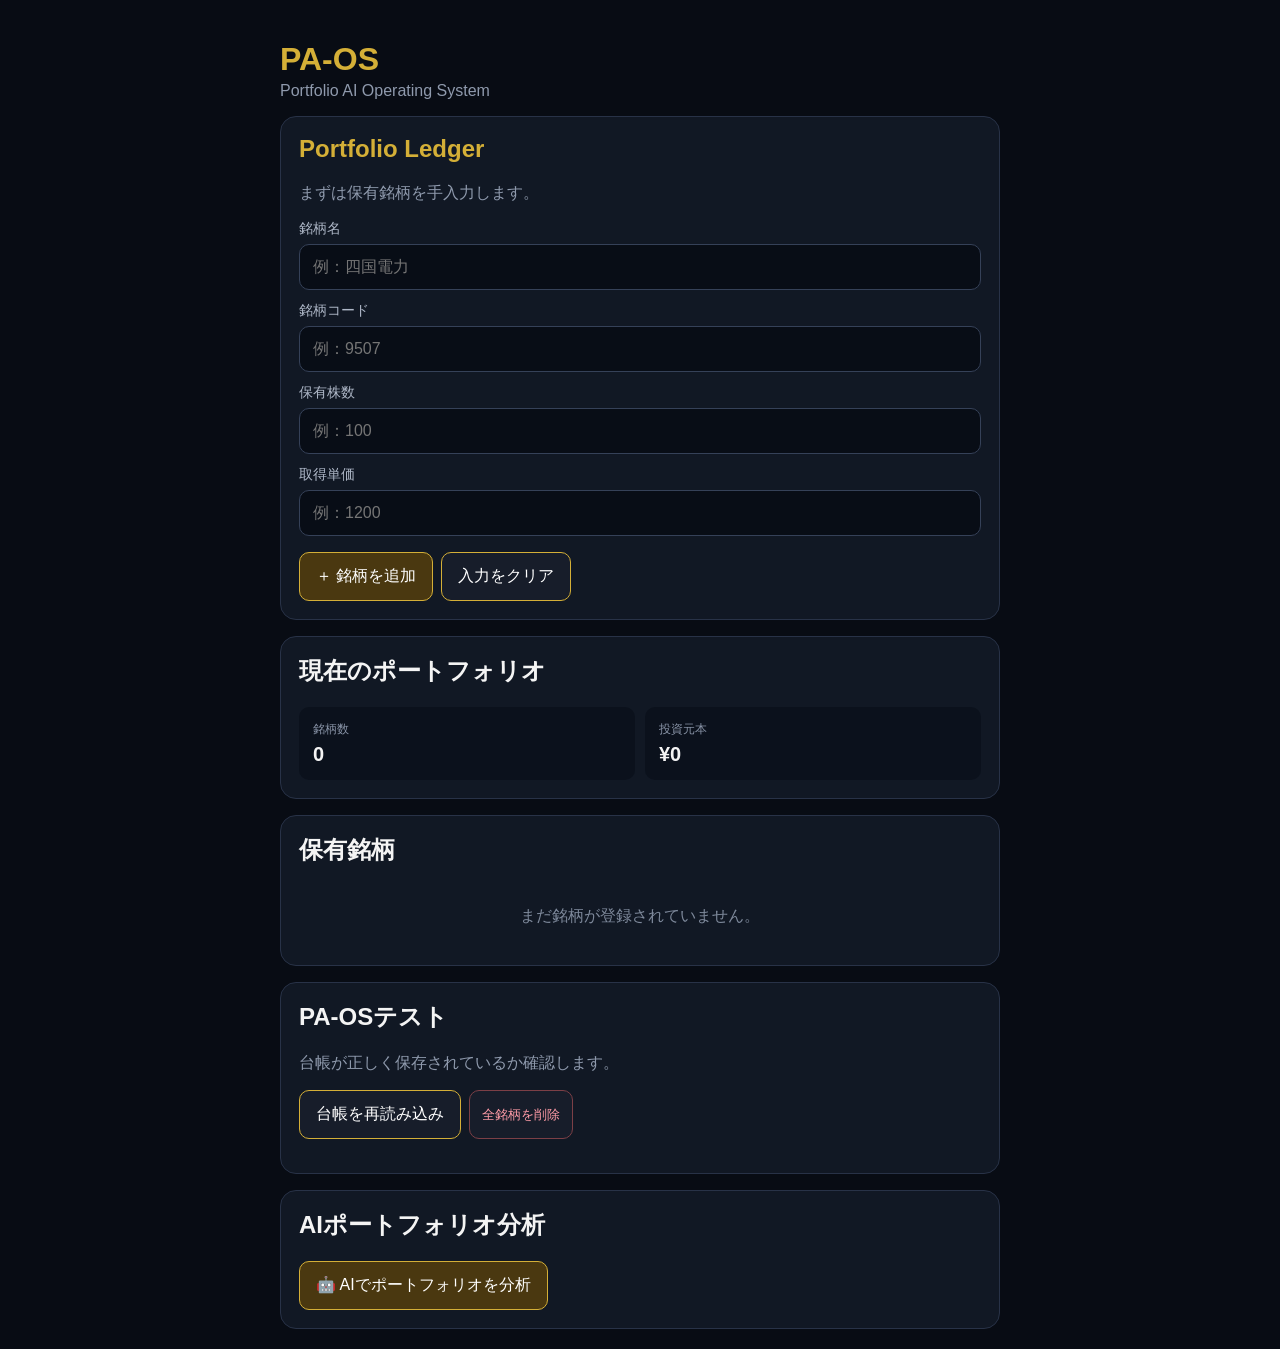
==== index.html @ f3b21ba7 "Update index.html" ====
<!DOCTYPE html>
<html lang="ja">
<head>
  <meta charset="UTF-8">
  <meta name="viewport" content="width=device-width, initial-scale=1.0">

  <title>PA-OS</title>

  <style>
    * {
      box-sizing: border-box;
    }

    body {
      margin: 0;
      background: #080c14;
      color: #f4f4f4;
      font-family:
        -apple-system,
        BlinkMacSystemFont,
        "Helvetica Neue",
        sans-serif;
    }

    .container {
      width: 100%;
      max-width: 760px;
      margin: 0 auto;
      padding: 20px;
    }

    h1 {
      color: #d4af37;
      margin-bottom: 4px;
    }

    h2 {
      margin-top: 0;
    }

    .subtitle {
      color: #8f9aad;
      margin-top: 0;
    }

    .card {
      background: #111824;
      border: 1px solid #283247;
      border-radius: 16px;
      padding: 18px;
      margin-top: 16px;
    }

    .gold {
      color: #d4af37;
    }

    label {
      display: block;
      margin-top: 12px;
      margin-bottom: 6px;
      color: #aeb7c7;
      font-size: 14px;
    }

    input {
      width: 100%;
      padding: 13px;
      border-radius: 10px;
      border: 1px solid #354158;
      background: #080d16;
      color: white;
      font-size: 16px;
    }

    button {
      border: 1px solid #d4af37;
      background: #171d2a;
      color: white;
      border-radius: 10px;
      padding: 13px 16px;
      font-size: 16px;
      cursor: pointer;
    }

    button.primary {
      background: #4a3810;
    }

    button.danger {
      border-color: #7c3f46;
      color: #ff9ca7;
      padding: 8px 12px;
      font-size: 13px;
    }

    .button-row {
      display: flex;
      gap: 8px;
      flex-wrap: wrap;
      margin-top: 16px;
    }

    .holding {
      background: #0b111c;
      border: 1px solid #293449;
      border-radius: 12px;
      padding: 14px;
      margin-top: 12px;
    }

    .holding-header {
      display: flex;
      justify-content: space-between;
      align-items: center;
      gap: 10px;
    }

    .holding-name {
      font-weight: bold;
      font-size: 17px;
    }

    .holding-code {
      color: #d4af37;
      font-size: 13px;
    }

    .holding-info {
      color: #aeb7c7;
      margin-top: 8px;
      line-height: 1.7;
    }

    .empty {
      color: #7e899b;
      text-align: center;
      padding: 20px 5px;
    }

    .success {
      color: #76d99a;
    }

    .summary {
      display: grid;
      grid-template-columns: 1fr 1fr;
      gap: 10px;
      margin-top: 14px;
    }

    .summary-item {
      background: #0b111c;
      border-radius: 10px;
      padding: 14px;
    }

    .summary-label {
      color: #8994a7;
      font-size: 12px;
    }

    .summary-value {
      margin-top: 5px;
      font-size: 20px;
      font-weight: bold;
    }

    .hidden {
      display: none;
    }
  </style>
</head>

<body>

<div class="container">

  <h1>PA-OS</h1>
  <p class="subtitle">
    Portfolio AI Operating System
  </p>


  <!-- ==============================
       PORTFOLIO INPUT
  =============================== -->

  <div class="card">

    <h2>
      <span class="gold">Portfolio Ledger</span>
    </h2>

    <p class="subtitle">
      まずは保有銘柄を手入力します。
    </p>

    <div id="holding-form">

      <label for="stock-name">
        銘柄名
      </label>

      <input
        id="stock-name"
        type="text"
        placeholder="例：四国電力"
      >


      <label for="stock-code">
        銘柄コード
      </label>

      <input
        id="stock-code"
        type="text"
        inputmode="numeric"
        placeholder="例：9507"
      >


      <label for="stock-shares">
        保有株数
      </label>

      <input
        id="stock-shares"
        type="number"
        inputmode="numeric"
        min="1"
        placeholder="例：100"
      >


      <label for="stock-cost">
        取得単価
      </label>

      <input
        id="stock-cost"
        type="number"
        inputmode="decimal"
        min="0"
        step="0.01"
        placeholder="例：1200"
      >


      <div class="button-row">

        <button
          id="add-stock-btn"
          class="primary"
        >
          ＋ 銘柄を追加
        </button>

        <button
          id="clear-form-btn"
        >
          入力をクリア
        </button>

      </div>

    </div>


    <div id="save-status"></div>

  </div>


  <!-- ==============================
       SUMMARY
  =============================== -->

  <div class="card">

    <h2>現在のポートフォリオ</h2>

    <div class="summary">

      <div class="summary-item">
        <div class="summary-label">
          銘柄数
        </div>

        <div
          id="total-holdings"
          class="summary-value"
        >
          0
        </div>
      </div>


      <div class="summary-item">
        <div class="summary-label">
          投資元本
        </div>

        <div
          id="total-cost"
          class="summary-value"
        >
          ¥0
        </div>
      </div>

    </div>

  </div>


  <!-- ==============================
       HOLDINGS
  =============================== -->

  <div class="card">

    <h2>保有銘柄</h2>

    <div id="holdings-list">

      <div class="empty">
        まだ銘柄が登録されていません。
      </div>

    </div>

  </div>


  <!-- ==============================
       TEST
  =============================== -->

  <div class="card">

    <h2>PA-OSテスト</h2>

    <p class="subtitle">
      台帳が正しく保存されているか確認します。
    </p>

    <div class="button-row">

      <button
        id="reload-btn"
      >
        台帳を再読み込み
      </button>

      <button
        id="delete-all-btn"
        class="danger"
      >
        全銘柄を削除
      </button>

    </div>

    <p id="test-status"></p>

  </div>
<div class="card">
  <h2>AIポートフォリオ分析</h2>

  <button
    id="ai-analysis-btn"
    class="primary"
    type="button"
  >
    🤖 AIでポートフォリオを分析
  </button>

  <div id="ai-analysis-result"></div>
</div>
</div>

<script>
document.addEventListener("DOMContentLoaded", function () {

  const button = document.getElementById("ai-analysis-btn");
  const result = document.getElementById("ai-analysis-result");

  if (!button) {
    alert("AI分析ボタンが見つかりません");
    return;
  }

  button.addEventListener("click", function () {

    const data =
      localStorage.getItem("pa_os_portfolio_ledger");

    if (!data) {
      result.innerHTML =
        "<p>まず銘柄を登録してください。</p>";
      return;
    }

    let ledger;

    try {
      ledger = JSON.parse(data);
    } catch (error) {
      result.innerHTML =
        "<p>台帳データを読み込めませんでした。</p>";
      return;
    }

    result.innerHTML = `
      <div class="holding" style="margin-top:16px;">
        <div class="gold">
          ✓ AI分析ボタンが正常に動作しました
        </div>

        <div class="holding-info">
          登録銘柄数：${ledger.length} 銘柄
        </div>
      </div>
    `;

  });

});
</script>


</body>
</html>
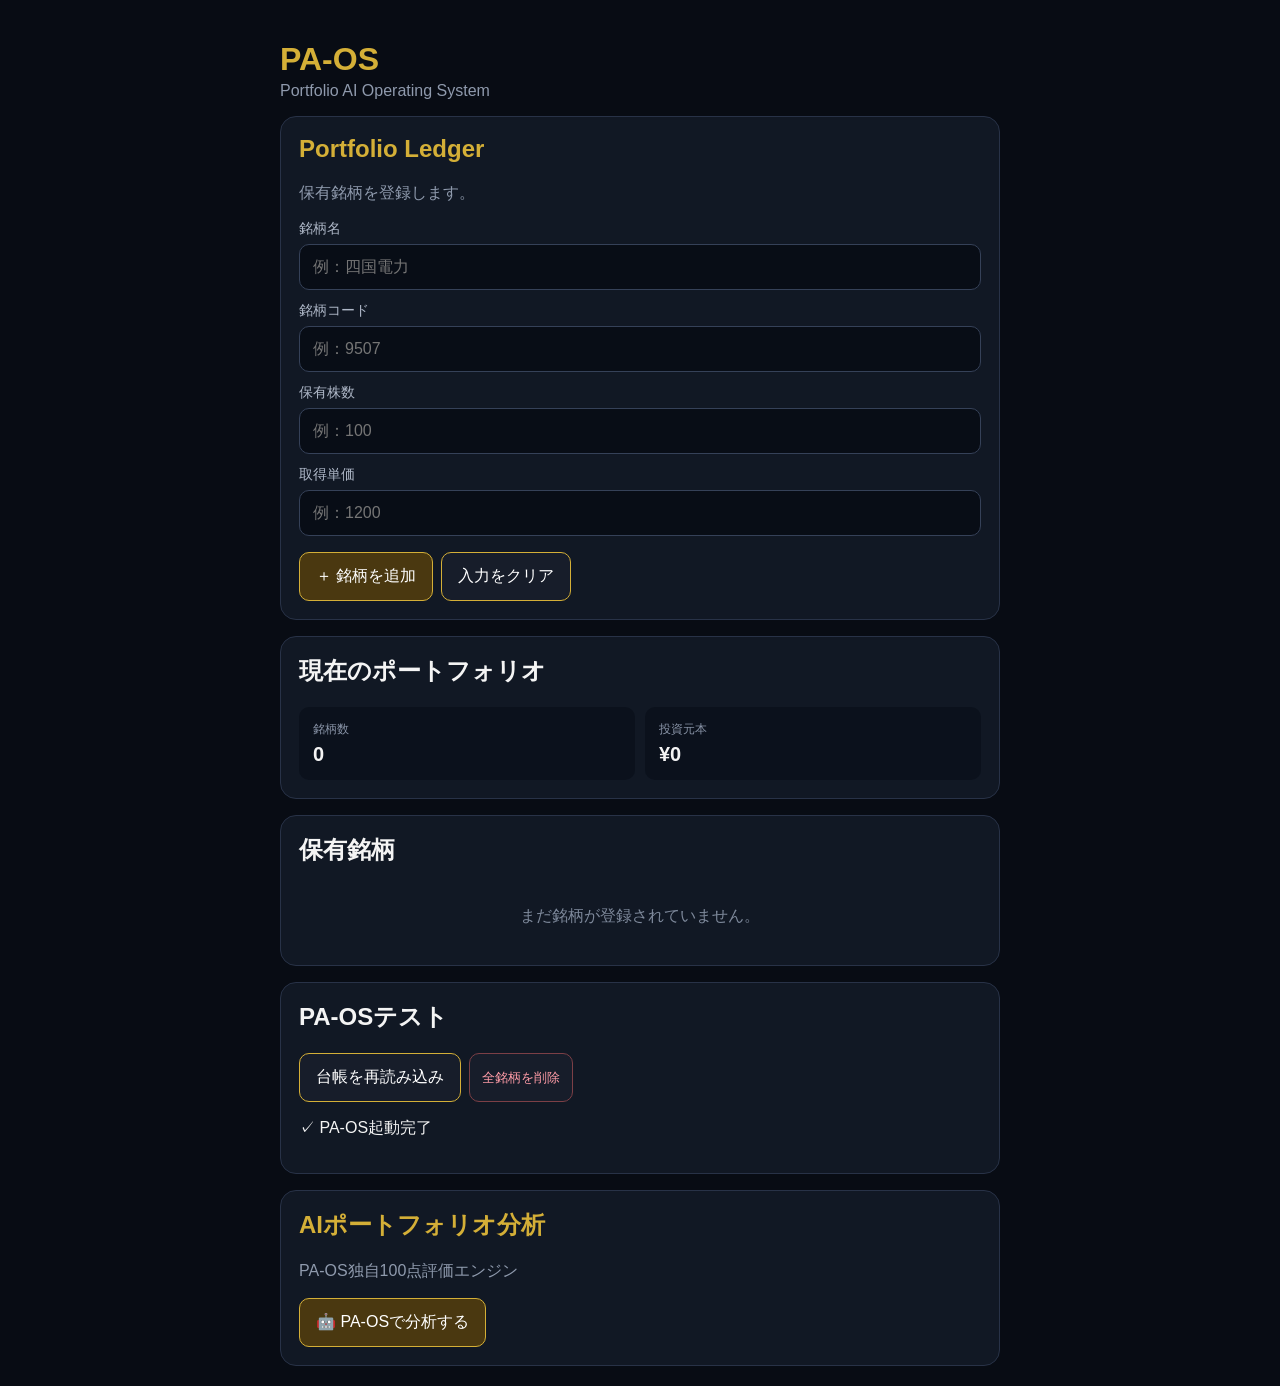
==== commit 9c9c1a77: "Update index.html" ====
--- a/index.html
+++ b/index.html
@@ -3,7 +3,6 @@
 <head>
   <meta charset="UTF-8">
   <meta name="viewport" content="width=device-width, initial-scale=1.0">
-
   <title>PA-OS</title>
 
   <style>
@@ -166,6 +165,49 @@
       font-weight: bold;
     }
 
+    .score {
+      font-size: 30px;
+      font-weight: bold;
+      color: #d4af37;
+      margin-top: 10px;
+    }
+
+    .score-good {
+      color: #76d99a;
+    }
+
+    .score-watch {
+      color: #f0c674;
+    }
+
+    .score-bad {
+      color: #ff7b7b;
+    }
+
+    .metric {
+      margin-top: 12px;
+    }
+
+    .metric-header {
+      display: flex;
+      justify-content: space-between;
+      color: #aeb7c7;
+      font-size: 14px;
+    }
+
+    .bar {
+      height: 8px;
+      background: #222c3c;
+      border-radius: 10px;
+      overflow: hidden;
+      margin-top: 5px;
+    }
+
+    .bar-inner {
+      height: 100%;
+      background: #d4af37;
+    }
+
     .hidden {
       display: none;
     }
@@ -177,14 +219,13 @@
 <div class="container">
 
   <h1>PA-OS</h1>
+
   <p class="subtitle">
     Portfolio AI Operating System
   </p>
 
 
-  <!-- ==============================
-       PORTFOLIO INPUT
-  =============================== -->
+  <!-- 銘柄入力 -->
 
   <div class="card">
 
@@ -193,89 +234,72 @@
     </h2>
 
     <p class="subtitle">
-      まずは保有銘柄を手入力します。
+      保有銘柄を登録します。
     </p>
 
-    <div id="holding-form">
-
-      <label for="stock-name">
-        銘柄名
-      </label>
-
-      <input
-        id="stock-name"
-        type="text"
-        placeholder="例：四国電力"
+    <label for="stock-name">銘柄名</label>
+
+    <input
+      id="stock-name"
+      type="text"
+      placeholder="例：四国電力"
+    >
+
+    <label for="stock-code">銘柄コード</label>
+
+    <input
+      id="stock-code"
+      type="text"
+      inputmode="numeric"
+      placeholder="例：9507"
+    >
+
+    <label for="stock-shares">保有株数</label>
+
+    <input
+      id="stock-shares"
+      type="number"
+      inputmode="numeric"
+      min="1"
+      placeholder="例：100"
+    >
+
+    <label for="stock-cost">取得単価</label>
+
+    <input
+      id="stock-cost"
+      type="number"
+      inputmode="decimal"
+      min="0"
+      step="0.01"
+      placeholder="例：1200"
+    >
+
+    <div class="button-row">
+
+      <button
+        id="add-stock-btn"
+        class="primary"
+        type="button"
       >
-
-
-      <label for="stock-code">
-        銘柄コード
-      </label>
-
-      <input
-        id="stock-code"
-        type="text"
-        inputmode="numeric"
-        placeholder="例：9507"
+        ＋ 銘柄を追加
+      </button>
+
+      <button
+        id="clear-form-btn"
+        type="button"
       >
-
-
-      <label for="stock-shares">
-        保有株数
-      </label>
-
-      <input
-        id="stock-shares"
-        type="number"
-        inputmode="numeric"
-        min="1"
-        placeholder="例：100"
-      >
-
-
-      <label for="stock-cost">
-        取得単価
-      </label>
-
-      <input
-        id="stock-cost"
-        type="number"
-        inputmode="decimal"
-        min="0"
-        step="0.01"
-        placeholder="例：1200"
-      >
-
-
-      <div class="button-row">
-
-        <button
-          id="add-stock-btn"
-          class="primary"
-        >
-          ＋ 銘柄を追加
-        </button>
-
-        <button
-          id="clear-form-btn"
-        >
-          入力をクリア
-        </button>
-
-      </div>
+        入力をクリア
+      </button>
 
     </div>
 
-
     <div id="save-status"></div>
 
   </div>
 
 
-  <!-- ==============================
-       SUMMARY
-  =============================== -->
+  <!-- サマリー -->
 
   <div class="card">
 
@@ -284,6 +308,7 @@
     <div class="summary">
 
       <div class="summary-item">
+
         <div class="summary-label">
           銘柄数
         </div>
@@ -294,10 +319,11 @@
         >
           0
         </div>
+
       </div>
 
-
       <div class="summary-item">
+
         <div class="summary-label">
           投資元本
         </div>
@@ -308,6 +334,7 @@
         >
           ¥0
         </div>
+
       </div>
 
     </div>
@@ -315,9 +342,7 @@
   </div>
 
 
-  <!-- ==============================
-       HOLDINGS
-  =============================== -->
+  <!-- 保有銘柄 -->
 
   <div class="card">
 
@@ -334,22 +359,17 @@
   </div>
 
 
-  <!-- ==============================
-       TEST
-  =============================== -->
+  <!-- テスト -->
 
   <div class="card">
 
     <h2>PA-OSテスト</h2>
-
-    <p class="subtitle">
-      台帳が正しく保存されているか確認します。
-    </p>
 
     <div class="button-row">
 
       <button
         id="reload-btn"
+        type="button"
       >
         台帳を再読み込み
       </button>
@@ -357,6 +377,7 @@
       <button
         id="delete-all-btn"
         class="danger"
+        type="button"
       >
         全銘柄を削除
       </button>
@@ -366,70 +387,36 @@
     <p id="test-status"></p>
 
   </div>
-<div class="card">
-  <h2>AIポートフォリオ分析</h2>
-
-  <button
-    id="ai-analysis-btn"
-    class="primary"
-    type="button"
-  >
-    🤖 AIでポートフォリオを分析
-  </button>
-
-  <div id="ai-analysis-result"></div>
+
+
+  <!-- AI分析 -->
+
+  <div class="card">
+
+    <h2>
+      <span class="gold">AIポートフォリオ分析</span>
+    </h2>
+
+    <p class="subtitle">
+      PA-OS独自100点評価エンジン
+    </p>
+
+    <button
+      id="ai-analysis-btn"
+      class="primary"
+      type="button"
+    >
+      🤖 PA-OSで分析する
+    </button>
+
+    <div id="ai-analysis-result"></div>
+
+  </div>
+
 </div>
-</div>
-
-<script>
-document.addEventListener("DOMContentLoaded", function () {
-
-  const button = document.getElementById("ai-analysis-btn");
-  const result = document.getElementById("ai-analysis-result");
-
-  if (!button) {
-    alert("AI分析ボタンが見つかりません");
-    return;
-  }
-
-  button.addEventListener("click", function () {
-
-    const data =
-      localStorage.getItem("pa_os_portfolio_ledger");
-
-    if (!data) {
-      result.innerHTML =
-        "<p>まず銘柄を登録してください。</p>";
-      return;
-    }
-
-    let ledger;
-
-    try {
-      ledger = JSON.parse(data);
-    } catch (error) {
-      result.innerHTML =
-        "<p>台帳データを読み込めませんでした。</p>";
-      return;
-    }
-
-    result.innerHTML = `
-      <div class="holding" style="margin-top:16px;">
-        <div class="gold">
-          ✓ AI分析ボタンが正常に動作しました
-        </div>
-
-        <div class="holding-info">
-          登録銘柄数：${ledger.length} 銘柄
-        </div>
-      </div>
-    `;
-
-  });
-
-});
-</script>
-
+
+
+<script src="script.js?v=4"></script>
 
 </body>
 </html>
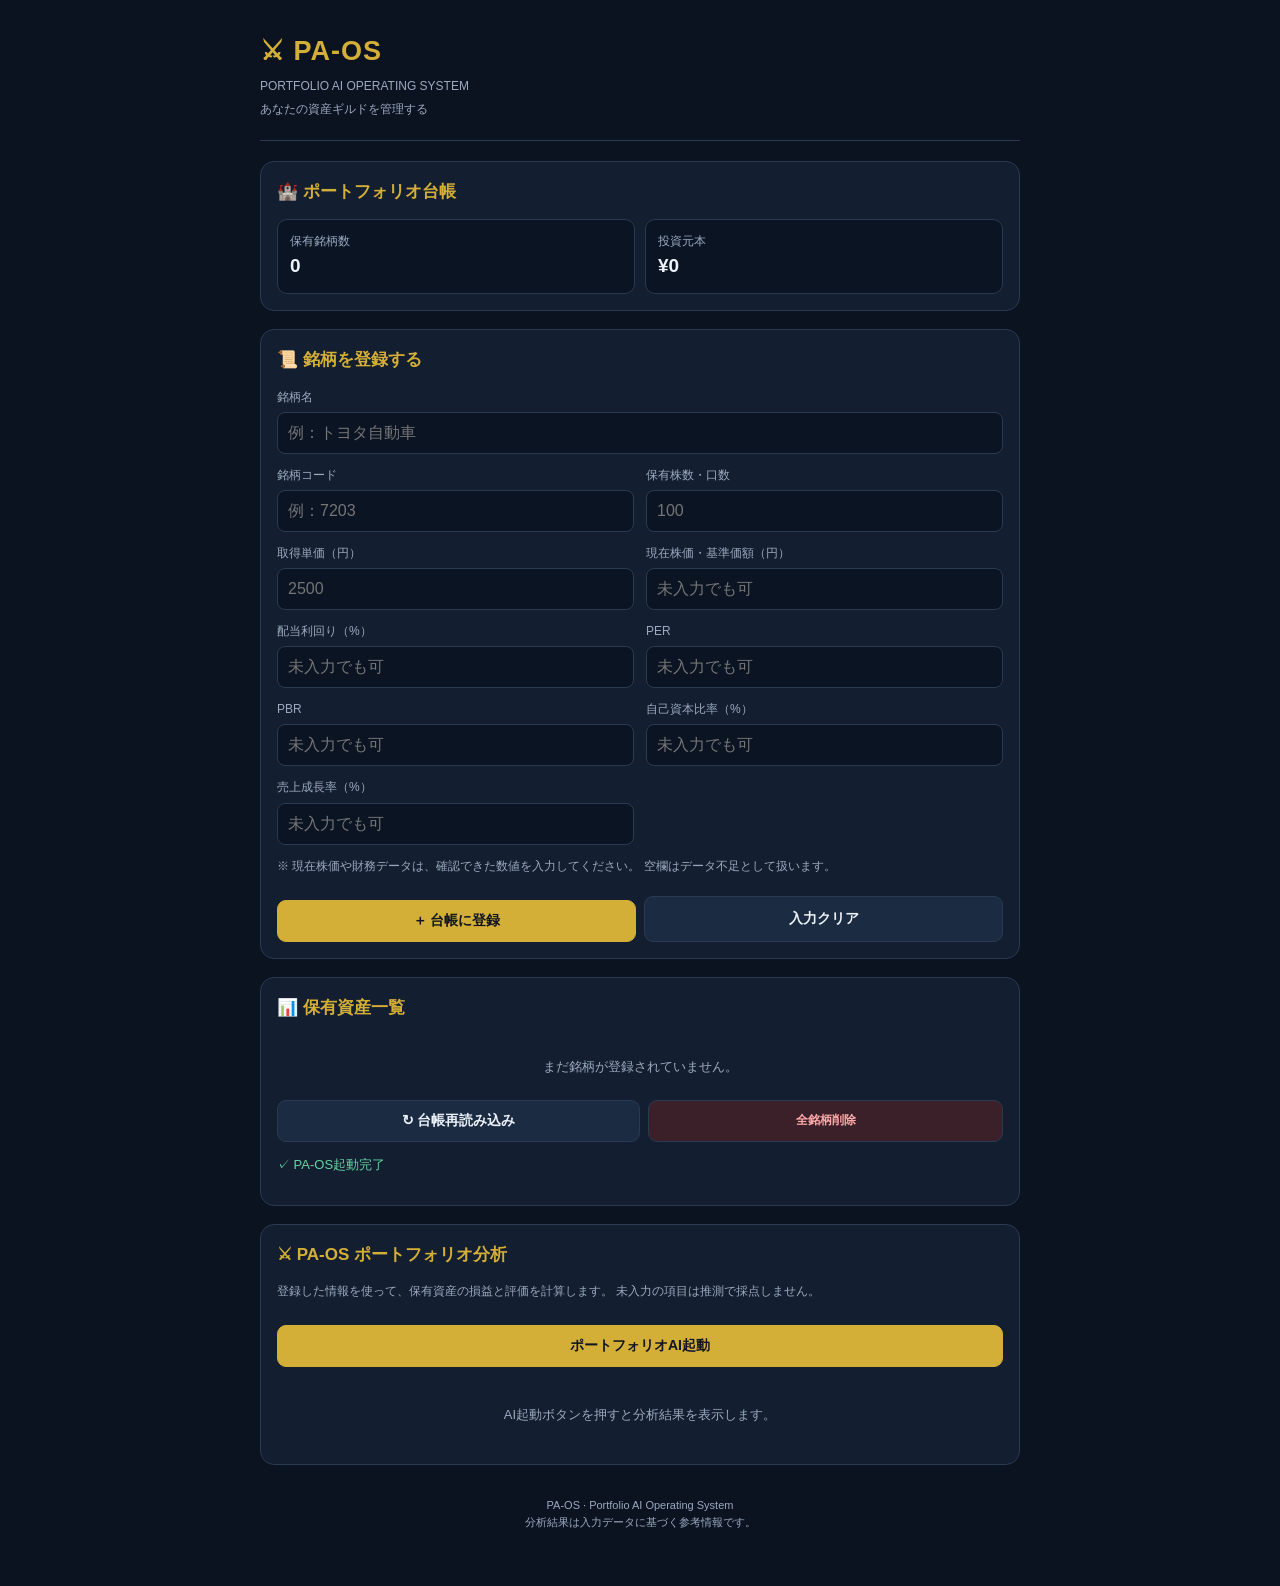
==== commit e1822d32: "Refactor index.html for improved styling and layout Updated the layout and styling of the portfolio " ====
--- a/index.html
+++ b/index.html
@@ -1,422 +1,419 @@
+
 <!DOCTYPE html>
 <html lang="ja">
 <head>
   <meta charset="UTF-8">
   <meta name="viewport" content="width=device-width, initial-scale=1.0">
-  <title>PA-OS</title>
+  <meta name="theme-color" content="#0b1220">
+  <title>PA-OS | Portfolio AI</title>
 
   <style>
-    * {
-      box-sizing: border-box;
-    }
+    :root {
+      --bg: #0b1220;
+      --panel: #131e30;
+      --line: #293a52;
+      --gold: #d4af37;
+      --text: #edf2fa;
+      --muted: #9baac0;
+      --green: #65d6a1;
+      --red: #ff8585;
+    }
+
+    * { box-sizing: border-box; }
 
     body {
       margin: 0;
-      background: #080c14;
-      color: #f4f4f4;
-      font-family:
-        -apple-system,
-        BlinkMacSystemFont,
-        "Helvetica Neue",
-        sans-serif;
-    }
-
-    .container {
+      padding: 18px 14px 40px;
+      background: var(--bg);
+      color: var(--text);
+      font-family: -apple-system, BlinkMacSystemFont, "Segoe UI", sans-serif;
+      line-height: 1.6;
+    }
+
+    main {
       width: 100%;
       max-width: 760px;
       margin: 0 auto;
-      padding: 20px;
+    }
+
+    header {
+      padding: 12px 0 20px;
+      border-bottom: 1px solid var(--line);
+      margin-bottom: 20px;
     }
 
     h1 {
-      color: #d4af37;
-      margin-bottom: 4px;
+      margin: 0;
+      color: var(--gold);
+      font-size: 27px;
+      letter-spacing: 1px;
+    }
+
+    .subtitle {
+      margin-top: 4px;
+      color: var(--muted);
+      font-size: 12px;
     }
 
     h2 {
-      margin-top: 0;
-    }
-
-    .subtitle {
-      color: #8f9aad;
-      margin-top: 0;
-    }
-
-    .card {
-      background: #111824;
-      border: 1px solid #283247;
-      border-radius: 16px;
-      padding: 18px;
-      margin-top: 16px;
-    }
-
-    .gold {
-      color: #d4af37;
-    }
+      font-size: 17px;
+      margin: 0 0 14px;
+      color: var(--gold);
+    }
+
+    .panel {
+      background: var(--panel);
+      border: 1px solid var(--line);
+      border-radius: 14px;
+      padding: 16px;
+      margin-bottom: 18px;
+    }
+
+    .form-grid {
+      display: grid;
+      grid-template-columns: 1fr 1fr;
+      gap: 12px;
+    }
+
+    .field { min-width: 0; }
+    .field.full { grid-column: 1 / -1; }
 
     label {
       display: block;
-      margin-top: 12px;
-      margin-bottom: 6px;
-      color: #aeb7c7;
-      font-size: 14px;
+      margin-bottom: 5px;
+      color: var(--muted);
+      font-size: 12px;
     }
 
     input {
       width: 100%;
-      padding: 13px;
-      border-radius: 10px;
-      border: 1px solid #354158;
-      background: #080d16;
-      color: white;
+      min-width: 0;
+      padding: 11px 10px;
+      border: 1px solid var(--line);
+      border-radius: 8px;
+      background: #0b1423;
+      color: var(--text);
       font-size: 16px;
     }
 
+    input:focus {
+      outline: 1px solid var(--gold);
+      border-color: var(--gold);
+    }
+
+    .help {
+      margin: 12px 0;
+      font-size: 12px;
+      color: var(--muted);
+    }
+
     button {
-      border: 1px solid #d4af37;
-      background: #171d2a;
-      color: white;
-      border-radius: 10px;
-      padding: 13px 16px;
-      font-size: 16px;
+      padding: 11px 14px;
+      border: 1px solid var(--line);
+      border-radius: 9px;
+      background: #1b2b42;
+      color: var(--text);
+      font-size: 14px;
+      font-weight: 600;
       cursor: pointer;
     }
 
     button.primary {
-      background: #4a3810;
+      width: 100%;
+      background: var(--gold);
+      color: #101521;
+      border-color: var(--gold);
+      margin-top: 12px;
+    }
+
+    button.secondary {
+      margin-top: 8px;
     }
 
     button.danger {
-      border-color: #7c3f46;
-      color: #ff9ca7;
-      padding: 8px 12px;
-      font-size: 13px;
-    }
-
-    .button-row {
-      display: flex;
-      gap: 8px;
-      flex-wrap: wrap;
-      margin-top: 16px;
-    }
-
-    .holding {
-      background: #0b111c;
-      border: 1px solid #293449;
-      border-radius: 12px;
-      padding: 14px;
-      margin-top: 12px;
-    }
-
-    .holding-header {
-      display: flex;
-      justify-content: space-between;
-      align-items: center;
-      gap: 10px;
-    }
-
-    .holding-name {
-      font-weight: bold;
-      font-size: 17px;
-    }
-
-    .holding-code {
-      color: #d4af37;
-      font-size: 13px;
-    }
-
-    .holding-info {
-      color: #aeb7c7;
-      margin-top: 8px;
-      line-height: 1.7;
-    }
-
-    .empty {
-      color: #7e899b;
-      text-align: center;
-      padding: 20px 5px;
-    }
-
-    .success {
-      color: #76d99a;
-    }
-
-    .summary {
+      background: #3b2029;
+      color: #ffaaaa;
+      font-size: 12px;
+      padding: 7px 10px;
+    }
+
+    .stats {
       display: grid;
       grid-template-columns: 1fr 1fr;
       gap: 10px;
-      margin-top: 14px;
-    }
-
-    .summary-item {
-      background: #0b111c;
+    }
+
+    .stat {
+      background: #0b1423;
+      border: 1px solid var(--line);
       border-radius: 10px;
-      padding: 14px;
-    }
-
-    .summary-label {
-      color: #8994a7;
-      font-size: 12px;
-    }
-
-    .summary-value {
-      margin-top: 5px;
-      font-size: 20px;
+      padding: 12px;
+      min-width: 0;
+    }
+
+    .stat-label {
+      font-size: 12px;
+      color: var(--muted);
+    }
+
+    .stat-value {
+      font-size: 19px;
       font-weight: bold;
-    }
-
-    .score {
-      font-size: 30px;
+      overflow-wrap: anywhere;
+    }
+
+    .gold { color: var(--gold); }
+    .positive { color: var(--green); }
+    .negative { color: var(--red); }
+
+    .holding {
+      background: #0b1423;
+      border: 1px solid var(--line);
+      border-radius: 10px;
+      padding: 13px;
+      margin-bottom: 10px;
+      overflow-wrap: anywhere;
+    }
+
+    .holding-header {
+      display: flex;
+      align-items: flex-start;
+      justify-content: space-between;
+      gap: 10px;
+    }
+
+    .holding-name {
       font-weight: bold;
-      color: #d4af37;
+      font-size: 16px;
+    }
+
+    .holding-code {
+      font-size: 12px;
+      color: var(--muted);
+    }
+
+    .holding-info {
       margin-top: 10px;
-    }
-
-    .score-good {
-      color: #76d99a;
-    }
-
-    .score-watch {
-      color: #f0c674;
-    }
-
-    .score-bad {
-      color: #ff7b7b;
-    }
-
-    .metric {
-      margin-top: 12px;
-    }
-
-    .metric-header {
+      font-size: 13px;
+      color: #cbd5e3;
+      line-height: 1.9;
+    }
+
+    .empty {
+      text-align: center;
+      padding: 22px 8px;
+      color: var(--muted);
+      font-size: 13px;
+    }
+
+    .success {
+      color: var(--green);
+      font-size: 13px;
+    }
+
+    .warning {
+      color: #f2cc70;
+      font-size: 12px;
+    }
+
+    .action-row {
       display: flex;
-      justify-content: space-between;
-      color: #aeb7c7;
-      font-size: 14px;
+      flex-wrap: wrap;
+      gap: 8px;
+    }
+
+    .action-row button { flex: 1; }
+
+    .analysis-score {
+      font-size: 22px;
+      font-weight: bold;
+      color: var(--gold);
+      margin-top: 10px;
     }
 
     .bar {
-      height: 8px;
-      background: #222c3c;
-      border-radius: 10px;
+      height: 7px;
+      background: #293449;
+      border-radius: 8px;
       overflow: hidden;
-      margin-top: 5px;
-    }
-
-    .bar-inner {
+      margin: 5px 0 12px;
+    }
+
+    .bar-fill {
       height: 100%;
-      background: #d4af37;
-    }
-
-    .hidden {
-      display: none;
+      background: var(--gold);
+      width: 0;
+    }
+
+    footer {
+      text-align: center;
+      color: var(--muted);
+      font-size: 11px;
+      padding: 14px 0;
+    }
+
+    @media (max-width: 380px) {
+      body { padding: 12px 9px 30px; }
+      .panel { padding: 12px; }
+      .stat-value { font-size: 16px; }
+      .form-grid { gap: 9px; }
     }
   </style>
 </head>
 
 <body>
-
-<div class="container">
-
-  <h1>PA-OS</h1>
-
-  <p class="subtitle">
-    Portfolio AI Operating System
-  </p>
-
-
-  <!-- 銘柄入力 -->
-
-  <div class="card">
-
-    <h2>
-      <span class="gold">Portfolio Ledger</span>
-    </h2>
-
-    <p class="subtitle">
-      保有銘柄を登録します。
+<main>
+
+  <header>
+    <h1>⚔ PA-OS</h1>
+    <div class="subtitle">PORTFOLIO AI OPERATING SYSTEM</div>
+    <div class="subtitle">あなたの資産ギルドを管理する</div>
+  </header>
+
+  <section class="panel">
+    <h2>🏰 ポートフォリオ台帳</h2>
+
+    <div class="stats">
+      <div class="stat">
+        <div class="stat-label">保有銘柄数</div>
+        <div class="stat-value" id="total-holdings">0</div>
+      </div>
+
+      <div class="stat">
+        <div class="stat-label">投資元本</div>
+        <div class="stat-value" id="total-cost">¥0</div>
+      </div>
+    </div>
+  </section>
+
+  <section class="panel">
+    <h2>📜 銘柄を登録する</h2>
+
+    <div class="form-grid">
+
+      <div class="field full">
+        <label for="stock-name">銘柄名</label>
+        <input id="stock-name" type="text"
+          placeholder="例：トヨタ自動車">
+      </div>
+
+      <div class="field">
+        <label for="stock-code">銘柄コード</label>
+        <input id="stock-code" type="text"
+          placeholder="例：7203">
+      </div>
+
+      <div class="field">
+        <label for="stock-shares">保有株数・口数</label>
+        <input id="stock-shares" type="number"
+          min="0" step="any" placeholder="100">
+      </div>
+
+      <div class="field">
+        <label for="stock-cost">取得単価（円）</label>
+        <input id="stock-cost" type="number"
+          min="0" step="any" placeholder="2500">
+      </div>
+
+      <div class="field">
+        <label for="stock-current">現在株価・基準価額（円）</label>
+        <input id="stock-current" type="number"
+          min="0" step="any" placeholder="未入力でも可">
+      </div>
+
+      <div class="field">
+        <label for="stock-dividend">配当利回り（%）</label>
+        <input id="stock-dividend" type="number"
+          min="0" step="any" placeholder="未入力でも可">
+      </div>
+
+      <div class="field">
+        <label for="stock-per">PER</label>
+        <input id="stock-per" type="number"
+          min="0" step="any" placeholder="未入力でも可">
+      </div>
+
+      <div class="field">
+        <label for="stock-pbr">PBR</label>
+        <input id="stock-pbr" type="number"
+          min="0" step="any" placeholder="未入力でも可">
+      </div>
+
+      <div class="field">
+        <label for="stock-equity">自己資本比率（%）</label>
+        <input id="stock-equity" type="number"
+          min="0" max="100" step="any"
+          placeholder="未入力でも可">
+      </div>
+
+      <div class="field">
+        <label for="stock-growth">売上成長率（%）</label>
+        <input id="stock-growth" type="number"
+          step="any" placeholder="未入力でも可">
+      </div>
+
+    </div>
+
+    <p class="help">
+      ※ 現在株価や財務データは、確認できた数値を入力してください。
+      空欄はデータ不足として扱います。
     </p>
 
-    <label for="stock-name">銘柄名</label>
-
-    <input
-      id="stock-name"
-      type="text"
-      placeholder="例：四国電力"
-    >
-
-    <label for="stock-code">銘柄コード</label>
-
-    <input
-      id="stock-code"
-      type="text"
-      inputmode="numeric"
-      placeholder="例：9507"
-    >
-
-    <label for="stock-shares">保有株数</label>
-
-    <input
-      id="stock-shares"
-      type="number"
-      inputmode="numeric"
-      min="1"
-      placeholder="例：100"
-    >
-
-    <label for="stock-cost">取得単価</label>
-
-    <input
-      id="stock-cost"
-      type="number"
-      inputmode="decimal"
-      min="0"
-      step="0.01"
-      placeholder="例：1200"
-    >
-
-    <div class="button-row">
-
-      <button
-        id="add-stock-btn"
-        class="primary"
-        type="button"
-      >
-        ＋ 銘柄を追加
+    <div class="action-row">
+      <button id="add-stock-btn" class="primary">
+        ＋ 台帳に登録
       </button>
-
-      <button
-        id="clear-form-btn"
-        type="button"
-      >
-        入力をクリア
+      <button id="clear-form-btn" class="secondary">
+        入力クリア
       </button>
-
-    </div>
-
-    <div id="save-status"></div>
-
-  </div>
-
-
-  <!-- サマリー -->
-
-  <div class="card">
-
-    <h2>現在のポートフォリオ</h2>
-
-    <div class="summary">
-
-      <div class="summary-item">
-
-        <div class="summary-label">
-          銘柄数
-        </div>
-
-        <div
-          id="total-holdings"
-          class="summary-value"
-        >
-          0
-        </div>
-
-      </div>
-
-      <div class="summary-item">
-
-        <div class="summary-label">
-          投資元本
-        </div>
-
-        <div
-          id="total-cost"
-          class="summary-value"
-        >
-          ¥0
-        </div>
-
-      </div>
-
-    </div>
-
-  </div>
-
-
-  <!-- 保有銘柄 -->
-
-  <div class="card">
-
-    <h2>保有銘柄</h2>
+    </div>
+
+    <div id="save-status" aria-live="polite"></div>
+  </section>
+
+  <section class="panel">
+    <h2>📊 保有資産一覧</h2>
 
     <div id="holdings-list">
-
+      <div class="empty">台帳を読み込み中...</div>
+    </div>
+
+    <div class="action-row">
+      <button id="reload-btn">↻ 台帳再読み込み</button>
+      <button id="delete-all-btn" class="danger">
+        全銘柄削除
+      </button>
+    </div>
+
+    <p id="test-status" class="success" aria-live="polite"></p>
+  </section>
+
+  <section class="panel">
+    <h2>⚔ PA-OS ポートフォリオ分析</h2>
+
+    <p class="help">
+      登録した情報を使って、保有資産の損益と評価を計算します。
+      未入力の項目は推測で採点しません。
+    </p>
+
+    <button id="ai-analysis-btn" class="primary">
+      ポートフォリオAI起動
+    </button>
+
+    <div id="ai-analysis-result" style="margin-top:16px;">
       <div class="empty">
-        まだ銘柄が登録されていません。
-      </div>
-
-    </div>
-
-  </div>
-
-
-  <!-- テスト -->
-
-  <div class="card">
-
-    <h2>PA-OSテスト</h2>
-
-    <div class="button-row">
-
-      <button
-        id="reload-btn"
-        type="button"
-      >
-        台帳を再読み込み
-      </button>
-
-      <button
-        id="delete-all-btn"
-        class="danger"
-        type="button"
-      >
-        全銘柄を削除
-      </button>
-
-    </div>
-
-    <p id="test-status"></p>
-
-  </div>
-
-
-  <!-- AI分析 -->
-
-  <div class="card">
-
-    <h2>
-      <span class="gold">AIポートフォリオ分析</span>
-    </h2>
-
-    <p class="subtitle">
-      PA-OS独自100点評価エンジン
-    </p>
-
-    <button
-      id="ai-analysis-btn"
-      class="primary"
-      type="button"
-    >
-      🤖 PA-OSで分析する
-    </button>
-
-    <div id="ai-analysis-result"></div>
-
-  </div>
-
-</div>
-
-
-<script src="script.js?v=4"></script>
-
+        AI起動ボタンを押すと分析結果を表示します。
+      </div>
+    </div>
+  </section>
+
+  <footer>
+    PA-OS · Portfolio AI Operating System<br>
+    分析結果は入力データに基づく参考情報です。
+  </footer>
+
+</main>
+
+<script src="script.js?v=5"></script>
 </body>
 </html>
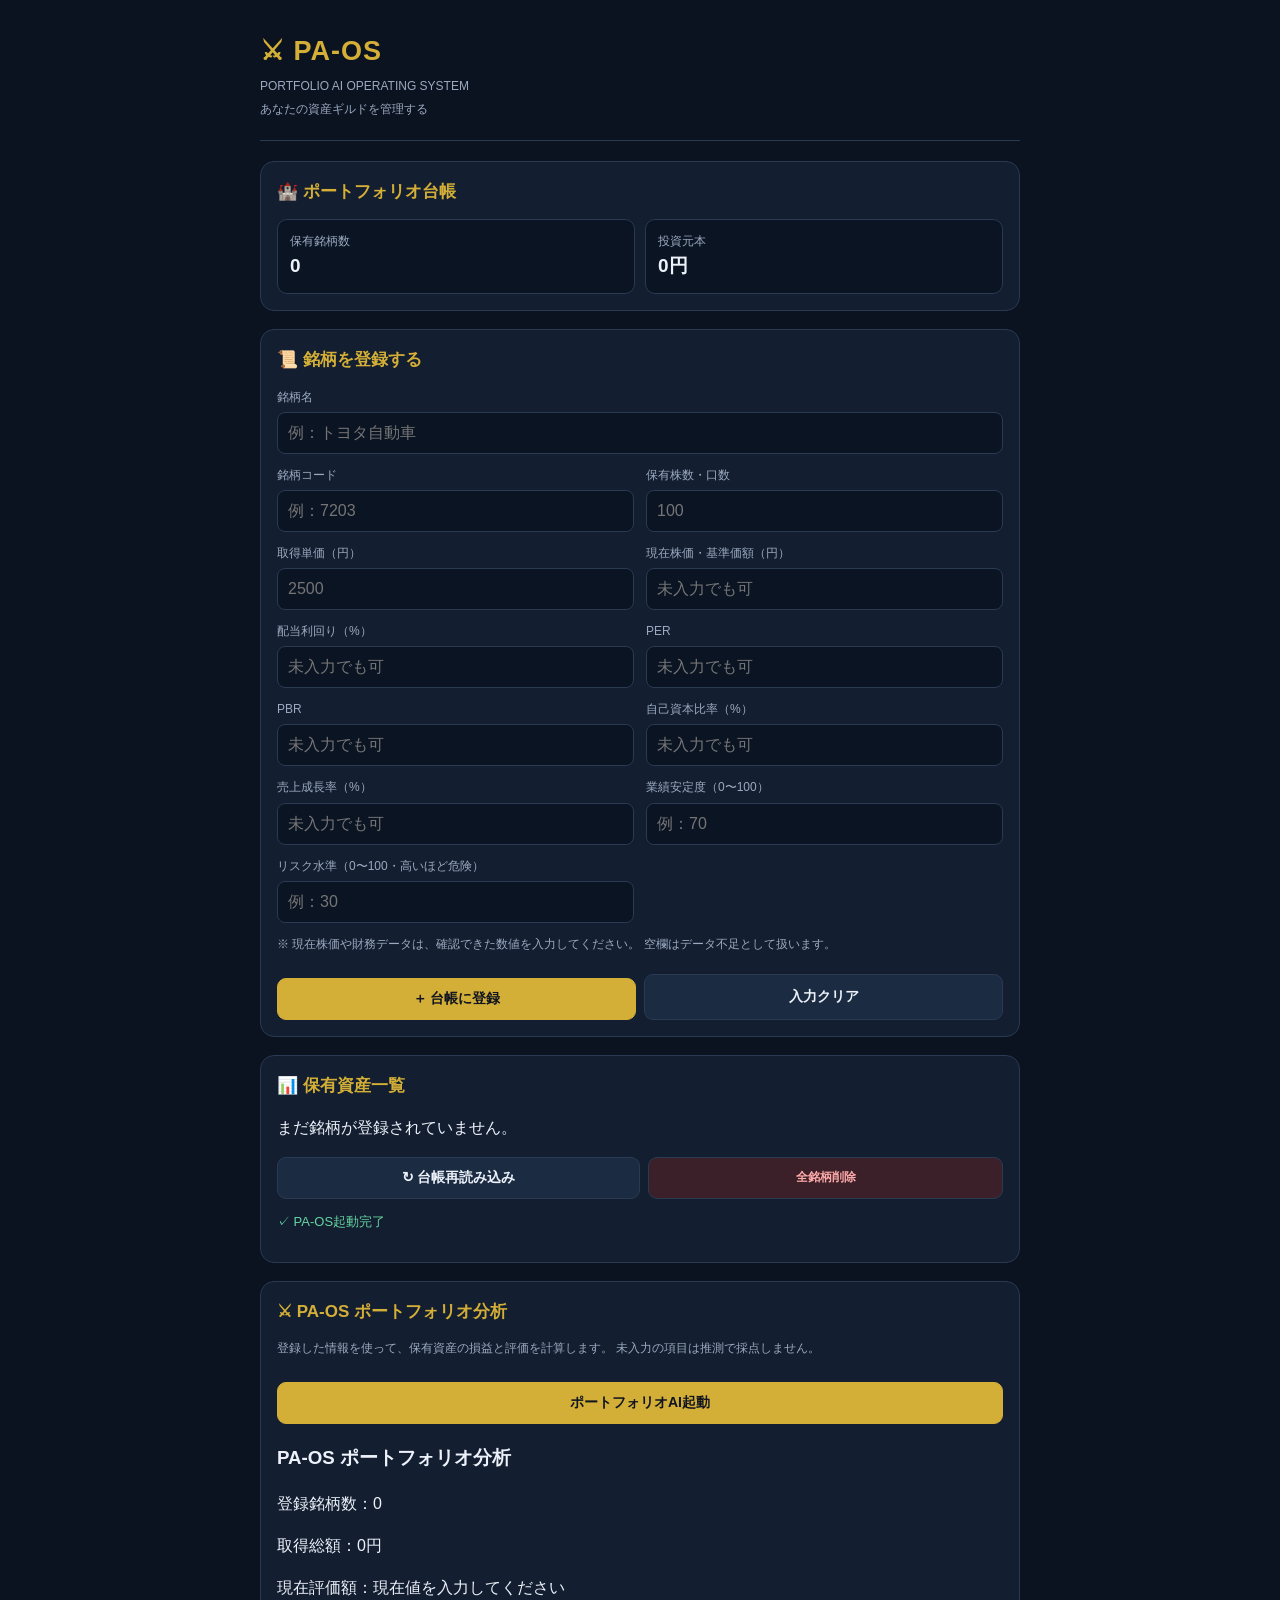
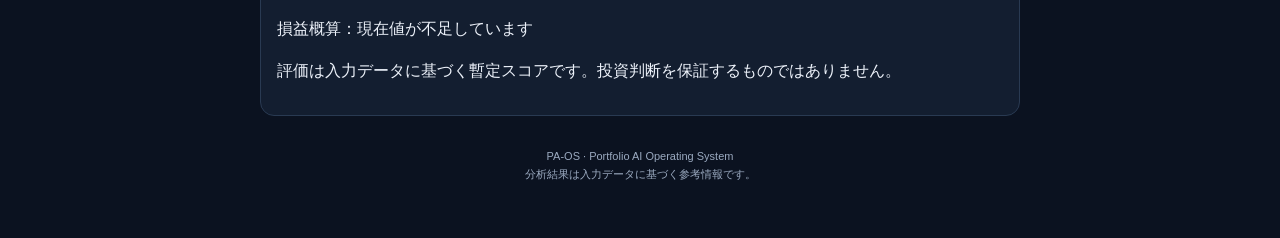
==== commit ab3fbcca: "Update script version in index.html" ====
--- a/index.html
+++ b/index.html
@@ -414,6 +414,6 @@
 
 </main>
 
-<script src="script.js?v=5"></script>
+<script src="script.js?v=6"></script>
 </body>
 </html>
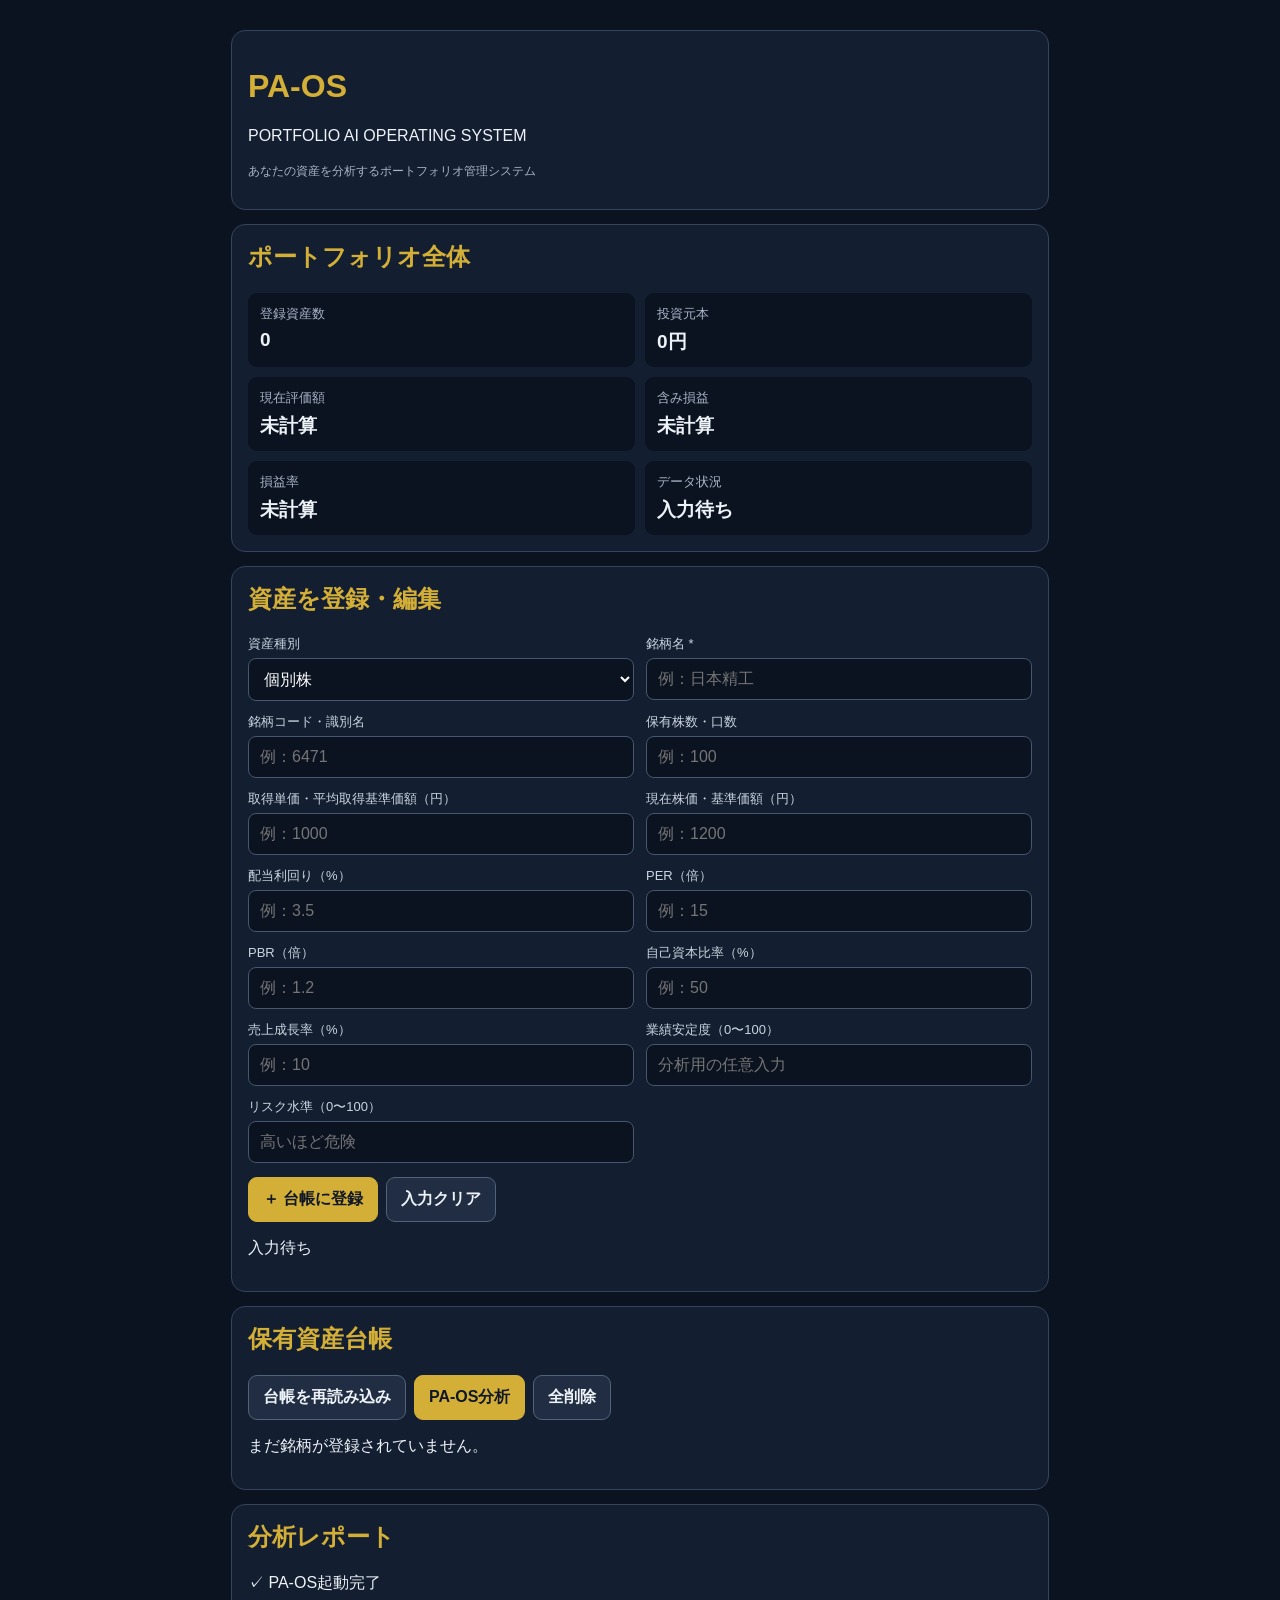
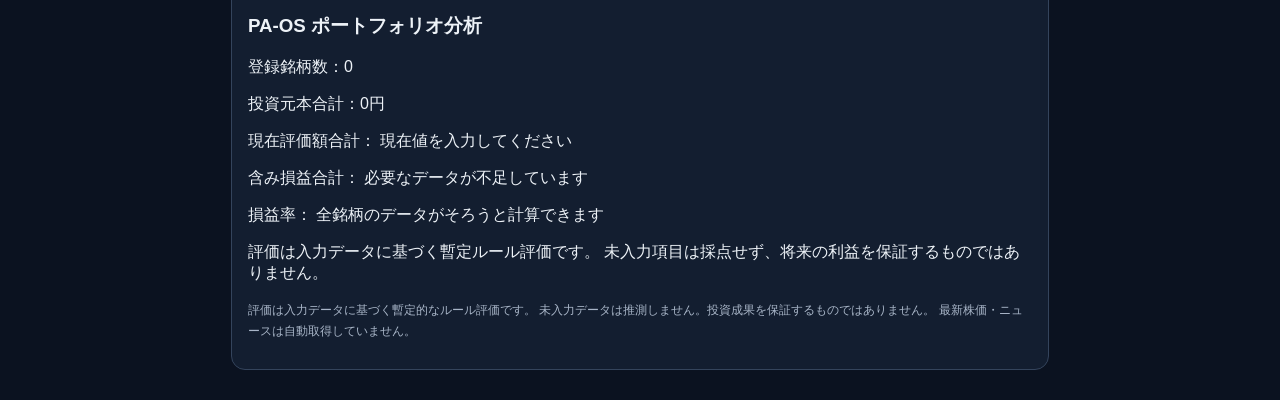
==== commit ff038d48: "Refactor index.html for layout and style improvements Updated HTML structure and styles for improved" ====
--- a/index.html
+++ b/index.html
@@ -1,419 +1,151 @@
 
-<!DOCTYPE html>
+<!doctype html>
 <html lang="ja">
 <head>
   <meta charset="UTF-8">
-  <meta name="viewport" content="width=device-width, initial-scale=1.0">
+  <meta name="viewport" content="width=device-width, initial-scale=1, viewport-fit=cover">
   <meta name="theme-color" content="#0b1220">
+  <meta name="apple-mobile-web-app-capable" content="yes">
   <title>PA-OS | Portfolio AI</title>
+  <link rel="stylesheet" href="style.css">
+  <style>
+    body { background:#0b1220; color:#edf2f7; }
+    .pa-wrap { max-width:850px; margin:auto; padding:16px; }
+    .pa-panel { background:#131e30; border:1px solid #34445c; border-radius:14px; padding:16px; margin:14px 0; }
+    .pa-panel h2 { color:#d4af37; margin-top:0; }
+    .pa-form { display:grid; grid-template-columns:1fr 1fr; gap:12px; }
+    .pa-form label { display:block; font-size:13px; margin-bottom:5px; color:#cbd5e1; }
+    .pa-form input,.pa-form select { box-sizing:border-box; width:100%; min-width:0; padding:11px; border-radius:8px; border:1px solid #46566e; background:#0b1220; color:white; font-size:16px; }
+    .pa-actions { display:flex; flex-wrap:wrap; gap:8px; margin-top:14px; }
+    .pa-btn { border:1px solid #d4af37; border-radius:9px; padding:11px 14px; background:#d4af37; color:#101827; font-weight:bold; cursor:pointer; }
+    .pa-btn.secondary { background:#202d42; color:#edf2f7; border-color:#52627a; }
+    .pa-summary { display:grid; grid-template-columns:1fr 1fr; gap:10px; }
+    .pa-stat { background:#0b1220; border-radius:9px; padding:12px; overflow-wrap:anywhere; }
+    .pa-stat small { display:block; color:#a8b5c7; margin-bottom:6px; }
+    .pa-stat strong { font-size:19px; }
+    .holding { background:#0b1220; border:1px solid #34445c; border-radius:12px; padding:14px; margin:12px 0; overflow-wrap:anywhere; }
+    .holding-header { display:flex; justify-content:space-between; gap:12px; }
+    .holding-name { font-size:18px; font-weight:bold; }
+    .holding-code { color:#a8b5c7; font-size:13px; }
+    .holding-info { line-height:1.9; margin-top:12px; overflow-wrap:anywhere; }
+    .analysis-score { color:#f5d76e; text-align:right; font-weight:bold; }
+    .positive { color:#55d6a0; } .negative { color:#ff8585; }
+    .pa-note { color:#a8b5c7; font-size:12px; line-height:1.7; }
+    @media(max-width:480px) { .pa-form { grid-template-columns:1fr; } .pa-wrap { padding:10px; } }
+  </style>
+  <script src="script.js?v=6" defer></script>
+</head>
+<body>
+  <main class="pa-wrap">
+    <header class="pa-panel">
+      <h1 style="color:#d4af37">PA-OS</h1>
+      <p>PORTFOLIO AI OPERATING SYSTEM</p>
+      <p class="pa-note">あなたの資産を分析するポートフォリオ管理システム</p>
+    </header>
 
-  <style>
-    :root {
-      --bg: #0b1220;
-      --panel: #131e30;
-      --line: #293a52;
-      --gold: #d4af37;
-      --text: #edf2fa;
-      --muted: #9baac0;
-      --green: #65d6a1;
-      --red: #ff8585;
-    }
+    <section class="pa-panel">
+      <h2>ポートフォリオ全体</h2>
+      <div class="pa-summary">
+        <div class="pa-stat"><small>登録資産数</small><strong id="total-holdings">0</strong></div>
+        <div class="pa-stat"><small>投資元本</small><strong id="total-cost">0円</strong></div>
+        <div class="pa-stat"><small>現在評価額</small><strong id="portfolio-value">未計算</strong></div>
+        <div class="pa-stat"><small>含み損益</small><strong id="open-pl">未計算</strong></div>
+        <div class="pa-stat"><small>損益率</small><strong id="portfolio-return">未計算</strong></div>
+        <div class="pa-stat"><small>データ状況</small><strong id="data-status">入力待ち</strong></div>
+      </div>
+    </section>
 
-    * { box-sizing: border-box; }
+    <section class="pa-panel">
+      <h2>資産を登録・編集</h2>
+      <form id="holding-form">
+        <div class="pa-form">
+          <div>
+            <label for="stock-type">資産種別</label>
+            <select id="stock-type">
+              <option value="stock">個別株</option>
+              <option value="etf">ETF</option>
+              <option value="fund">投資信託</option>
+            </select>
+          </div>
+          <div>
+            <label for="stock-name">銘柄名 *</label>
+            <input id="stock-name" required placeholder="例：日本精工">
+          </div>
+          <div>
+            <label for="stock-code">銘柄コード・識別名</label>
+            <input id="stock-code" placeholder="例：6471">
+          </div>
+          <div>
+            <label for="stock-shares">保有株数・口数</label>
+            <input id="stock-shares" type="number" min="0" step="any" placeholder="例：100">
+          </div>
+          <div>
+            <label for="stock-cost">取得単価・平均取得基準価額（円）</label>
+            <input id="stock-cost" type="number" min="0" step="any" placeholder="例：1000">
+          </div>
+          <div>
+            <label for="stock-current">現在株価・基準価額（円）</label>
+            <input id="stock-current" type="number" min="0" step="any" placeholder="例：1200">
+          </div>
+          <div>
+            <label for="stock-dividend">配当利回り（%）</label>
+            <input id="stock-dividend" type="number" min="0" step="any" placeholder="例：3.5">
+          </div>
+          <div>
+            <label for="stock-per">PER（倍）</label>
+            <input id="stock-per" type="number" min="0" step="any" placeholder="例：15">
+          </div>
+          <div>
+            <label for="stock-pbr">PBR（倍）</label>
+            <input id="stock-pbr" type="number" min="0" step="any" placeholder="例：1.2">
+          </div>
+          <div>
+            <label for="stock-equity">自己資本比率（%）</label>
+            <input id="stock-equity" type="number" min="0" max="100" step="any" placeholder="例：50">
+          </div>
+          <div>
+            <label for="stock-growth">売上成長率（%）</label>
+            <input id="stock-growth" type="number" step="any" placeholder="例：10">
+          </div>
+          <div>
+            <label for="stock-stability">業績安定度（0〜100）</label>
+            <input id="stock-stability" type="number" min="0" max="100" step="any" placeholder="分析用の任意入力">
+          </div>
+          <div>
+            <label for="stock-risk">リスク水準（0〜100）</label>
+            <input id="stock-risk" type="number" min="0" max="100" step="any" placeholder="高いほど危険">
+          </div>
+        </div>
+        <div class="pa-actions">
+          <button id="add-stock-btn" class="pa-btn" type="submit">＋ 台帳に登録</button>
+          <button id="clear-form-btn" class="pa-btn secondary" type="button">入力クリア</button>
+        </div>
+        <p id="save-status" aria-live="polite">入力待ち</p>
+      </form>
+    </section>
 
-    body {
-      margin: 0;
-      padding: 18px 14px 40px;
-      background: var(--bg);
-      color: var(--text);
-      font-family: -apple-system, BlinkMacSystemFont, "Segoe UI", sans-serif;
-      line-height: 1.6;
-    }
+    <section class="pa-panel">
+      <h2>保有資産台帳</h2>
+      <div class="pa-actions">
+        <button id="reload-btn" class="pa-btn secondary" type="button">台帳を再読み込み</button>
+        <button id="ai-analysis-btn" class="pa-btn" type="button">PA-OS分析</button>
+        <button id="delete-all-btn" class="pa-btn secondary" type="button">全削除</button>
+      </div>
+      <div id="holdings-list"></div>
+    </section>
 
-    main {
-      width: 100%;
-      max-width: 760px;
-      margin: 0 auto;
-    }
-
-    header {
-      padding: 12px 0 20px;
-      border-bottom: 1px solid var(--line);
-      margin-bottom: 20px;
-    }
-
-    h1 {
-      margin: 0;
-      color: var(--gold);
-      font-size: 27px;
-      letter-spacing: 1px;
-    }
-
-    .subtitle {
-      margin-top: 4px;
-      color: var(--muted);
-      font-size: 12px;
-    }
-
-    h2 {
-      font-size: 17px;
-      margin: 0 0 14px;
-      color: var(--gold);
-    }
-
-    .panel {
-      background: var(--panel);
-      border: 1px solid var(--line);
-      border-radius: 14px;
-      padding: 16px;
-      margin-bottom: 18px;
-    }
-
-    .form-grid {
-      display: grid;
-      grid-template-columns: 1fr 1fr;
-      gap: 12px;
-    }
-
-    .field { min-width: 0; }
-    .field.full { grid-column: 1 / -1; }
-
-    label {
-      display: block;
-      margin-bottom: 5px;
-      color: var(--muted);
-      font-size: 12px;
-    }
-
-    input {
-      width: 100%;
-      min-width: 0;
-      padding: 11px 10px;
-      border: 1px solid var(--line);
-      border-radius: 8px;
-      background: #0b1423;
-      color: var(--text);
-      font-size: 16px;
-    }
-
-    input:focus {
-      outline: 1px solid var(--gold);
-      border-color: var(--gold);
-    }
-
-    .help {
-      margin: 12px 0;
-      font-size: 12px;
-      color: var(--muted);
-    }
-
-    button {
-      padding: 11px 14px;
-      border: 1px solid var(--line);
-      border-radius: 9px;
-      background: #1b2b42;
-      color: var(--text);
-      font-size: 14px;
-      font-weight: 600;
-      cursor: pointer;
-    }
-
-    button.primary {
-      width: 100%;
-      background: var(--gold);
-      color: #101521;
-      border-color: var(--gold);
-      margin-top: 12px;
-    }
-
-    button.secondary {
-      margin-top: 8px;
-    }
-
-    button.danger {
-      background: #3b2029;
-      color: #ffaaaa;
-      font-size: 12px;
-      padding: 7px 10px;
-    }
-
-    .stats {
-      display: grid;
-      grid-template-columns: 1fr 1fr;
-      gap: 10px;
-    }
-
-    .stat {
-      background: #0b1423;
-      border: 1px solid var(--line);
-      border-radius: 10px;
-      padding: 12px;
-      min-width: 0;
-    }
-
-    .stat-label {
-      font-size: 12px;
-      color: var(--muted);
-    }
-
-    .stat-value {
-      font-size: 19px;
-      font-weight: bold;
-      overflow-wrap: anywhere;
-    }
-
-    .gold { color: var(--gold); }
-    .positive { color: var(--green); }
-    .negative { color: var(--red); }
-
-    .holding {
-      background: #0b1423;
-      border: 1px solid var(--line);
-      border-radius: 10px;
-      padding: 13px;
-      margin-bottom: 10px;
-      overflow-wrap: anywhere;
-    }
-
-    .holding-header {
-      display: flex;
-      align-items: flex-start;
-      justify-content: space-between;
-      gap: 10px;
-    }
-
-    .holding-name {
-      font-weight: bold;
-      font-size: 16px;
-    }
-
-    .holding-code {
-      font-size: 12px;
-      color: var(--muted);
-    }
-
-    .holding-info {
-      margin-top: 10px;
-      font-size: 13px;
-      color: #cbd5e3;
-      line-height: 1.9;
-    }
-
-    .empty {
-      text-align: center;
-      padding: 22px 8px;
-      color: var(--muted);
-      font-size: 13px;
-    }
-
-    .success {
-      color: var(--green);
-      font-size: 13px;
-    }
-
-    .warning {
-      color: #f2cc70;
-      font-size: 12px;
-    }
-
-    .action-row {
-      display: flex;
-      flex-wrap: wrap;
-      gap: 8px;
-    }
-
-    .action-row button { flex: 1; }
-
-    .analysis-score {
-      font-size: 22px;
-      font-weight: bold;
-      color: var(--gold);
-      margin-top: 10px;
-    }
-
-    .bar {
-      height: 7px;
-      background: #293449;
-      border-radius: 8px;
-      overflow: hidden;
-      margin: 5px 0 12px;
-    }
-
-    .bar-fill {
-      height: 100%;
-      background: var(--gold);
-      width: 0;
-    }
-
-    footer {
-      text-align: center;
-      color: var(--muted);
-      font-size: 11px;
-      padding: 14px 0;
-    }
-
-    @media (max-width: 380px) {
-      body { padding: 12px 9px 30px; }
-      .panel { padding: 12px; }
-      .stat-value { font-size: 16px; }
-      .form-grid { gap: 9px; }
-    }
-  </style>
-</head>
-
-<body>
-<main>
-
-  <header>
-    <h1>⚔ PA-OS</h1>
-    <div class="subtitle">PORTFOLIO AI OPERATING SYSTEM</div>
-    <div class="subtitle">あなたの資産ギルドを管理する</div>
-  </header>
-
-  <section class="panel">
-    <h2>🏰 ポートフォリオ台帳</h2>
-
-    <div class="stats">
-      <div class="stat">
-        <div class="stat-label">保有銘柄数</div>
-        <div class="stat-value" id="total-holdings">0</div>
+    <section class="pa-panel">
+      <h2>分析レポート</h2>
+      <p id="test-status" aria-live="polite">起動確認中</p>
+      <div id="ai-analysis-result">
+        登録した資産の分析結果がここに表示されます。
       </div>
-
-      <div class="stat">
-        <div class="stat-label">投資元本</div>
-        <div class="stat-value" id="total-cost">¥0</div>
-      </div>
-    </div>
-  </section>
-
-  <section class="panel">
-    <h2>📜 銘柄を登録する</h2>
-
-    <div class="form-grid">
-
-      <div class="field full">
-        <label for="stock-name">銘柄名</label>
-        <input id="stock-name" type="text"
-          placeholder="例：トヨタ自動車">
-      </div>
-
-      <div class="field">
-        <label for="stock-code">銘柄コード</label>
-        <input id="stock-code" type="text"
-          placeholder="例：7203">
-      </div>
-
-      <div class="field">
-        <label for="stock-shares">保有株数・口数</label>
-        <input id="stock-shares" type="number"
-          min="0" step="any" placeholder="100">
-      </div>
-
-      <div class="field">
-        <label for="stock-cost">取得単価（円）</label>
-        <input id="stock-cost" type="number"
-          min="0" step="any" placeholder="2500">
-      </div>
-
-      <div class="field">
-        <label for="stock-current">現在株価・基準価額（円）</label>
-        <input id="stock-current" type="number"
-          min="0" step="any" placeholder="未入力でも可">
-      </div>
-
-      <div class="field">
-        <label for="stock-dividend">配当利回り（%）</label>
-        <input id="stock-dividend" type="number"
-          min="0" step="any" placeholder="未入力でも可">
-      </div>
-
-      <div class="field">
-        <label for="stock-per">PER</label>
-        <input id="stock-per" type="number"
-          min="0" step="any" placeholder="未入力でも可">
-      </div>
-
-      <div class="field">
-        <label for="stock-pbr">PBR</label>
-        <input id="stock-pbr" type="number"
-          min="0" step="any" placeholder="未入力でも可">
-      </div>
-
-      <div class="field">
-        <label for="stock-equity">自己資本比率（%）</label>
-        <input id="stock-equity" type="number"
-          min="0" max="100" step="any"
-          placeholder="未入力でも可">
-      </div>
-
-      <div class="field">
-        <label for="stock-growth">売上成長率（%）</label>
-        <input id="stock-growth" type="number"
-          step="any" placeholder="未入力でも可">
-      </div>
-
-    </div>
-
-    <p class="help">
-      ※ 現在株価や財務データは、確認できた数値を入力してください。
-      空欄はデータ不足として扱います。
-    </p>
-
-    <div class="action-row">
-      <button id="add-stock-btn" class="primary">
-        ＋ 台帳に登録
-      </button>
-      <button id="clear-form-btn" class="secondary">
-        入力クリア
-      </button>
-    </div>
-
-    <div id="save-status" aria-live="polite"></div>
-  </section>
-
-  <section class="panel">
-    <h2>📊 保有資産一覧</h2>
-
-    <div id="holdings-list">
-      <div class="empty">台帳を読み込み中...</div>
-    </div>
-
-    <div class="action-row">
-      <button id="reload-btn">↻ 台帳再読み込み</button>
-      <button id="delete-all-btn" class="danger">
-        全銘柄削除
-      </button>
-    </div>
-
-    <p id="test-status" class="success" aria-live="polite"></p>
-  </section>
-
-  <section class="panel">
-    <h2>⚔ PA-OS ポートフォリオ分析</h2>
-
-    <p class="help">
-      登録した情報を使って、保有資産の損益と評価を計算します。
-      未入力の項目は推測で採点しません。
-    </p>
-
-    <button id="ai-analysis-btn" class="primary">
-      ポートフォリオAI起動
-    </button>
-
-    <div id="ai-analysis-result" style="margin-top:16px;">
-      <div class="empty">
-        AI起動ボタンを押すと分析結果を表示します。
-      </div>
-    </div>
-  </section>
-
-  <footer>
-    PA-OS · Portfolio AI Operating System<br>
-    分析結果は入力データに基づく参考情報です。
-  </footer>
-
-</main>
-
-<script src="script.js?v=6"></script>
+      <p class="pa-note">
+        評価は入力データに基づく暫定的なルール評価です。
+        未入力データは推測しません。投資成果を保証するものではありません。
+        最新株価・ニュースは自動取得していません。
+      </p>
+    </section>
+  </main>
 </body>
 </html>
--- a/style.css
+++ b/style.css
@@ -0,0 +1,818 @@
+:root {
+  --bg: #080b12;
+  --panel: #111722;
+  --panel2: #171e2b;
+  --gold: #d8b45a;
+  --gold2: #f0d98b;
+  --silver: #c9d0dc;
+  --text: #f3f5f8;
+  --muted: #8e98a8;
+  --line: rgba(255,255,255,0.08);
+  --green: #6dd6a0;
+  --red: #e77b7b;
+  --blue: #79a9e8;
+}
+
+* {
+  box-sizing: border-box;
+}
+
+html,
+body {
+  margin: 0;
+  padding: 0;
+  background: var(--bg);
+  color: var(--text);
+  font-family:
+    -apple-system,
+    BlinkMacSystemFont,
+    "Hiragino Sans",
+    "Yu Gothic",
+    sans-serif;
+}
+
+body {
+  min-height: 100vh;
+}
+
+button {
+  font: inherit;
+}
+
+button:active {
+  transform: scale(0.98);
+}
+
+#app {
+  width: 100%;
+  max-width: 720px;
+  margin: auto;
+  min-height: 100vh;
+  padding-bottom: 40px;
+}
+
+/* HEADER */
+
+.topbar {
+  position: sticky;
+  top: 0;
+  z-index: 20;
+
+  display: flex;
+  justify-content: space-between;
+  align-items: center;
+
+  padding: 18px 18px 14px;
+
+  background:
+    linear-gradient(
+      to bottom,
+      rgba(8,11,18,0.98),
+      rgba(8,11,18,0.88)
+    );
+
+  border-bottom: 1px solid var(--line);
+}
+
+.logo {
+  font-size: 23px;
+  font-weight: 900;
+  letter-spacing: 0.15em;
+}
+
+.subtitle {
+  color: var(--muted);
+  font-size: 8px;
+  letter-spacing: 0.18em;
+  margin-top: 3px;
+}
+
+.market-badge {
+  display: flex;
+  align-items: center;
+  gap: 7px;
+
+  padding: 7px 10px;
+
+  border: 1px solid var(--line);
+  border-radius: 20px;
+
+  color: var(--muted);
+  font-size: 9px;
+}
+
+.status-dot {
+  width: 7px;
+  height: 7px;
+  border-radius: 50%;
+  background: var(--green);
+  box-shadow: 0 0 10px var(--green);
+}
+
+/* SCREEN */
+
+.screen {
+  display: none;
+  padding: 22px 18px 40px;
+}
+
+.screen.active {
+  display: block;
+}
+
+/* START */
+
+.hero {
+  text-align: center;
+  padding: 70px 10px 40px;
+}
+
+.hero-emblem {
+  width: 100px;
+  height: 100px;
+
+  margin: 0 auto 25px;
+
+  display: grid;
+  place-items: center;
+
+  border: 1px solid rgba(216,180,90,0.45);
+  border-radius: 28px;
+
+  font-size: 42px;
+
+  background:
+    radial-gradient(
+      circle,
+      rgba(216,180,90,0.18),
+      transparent 70%
+    );
+
+  box-shadow:
+    0 0 45px rgba(216,180,90,0.08);
+}
+
+.eyebrow {
+  color: var(--gold);
+  font-size: 9px;
+  font-weight: 800;
+  letter-spacing: 0.2em;
+}
+
+.hero h1 {
+  font-size: 34px;
+  line-height: 1.35;
+  margin: 15px 0;
+}
+
+.hero h1 span {
+  color: var(--gold2);
+}
+
+.hero p {
+  color: var(--muted);
+  line-height: 1.9;
+  font-size: 13px;
+}
+
+.main-button {
+  margin-top: 30px;
+
+  width: 100%;
+  max-width: 340px;
+
+  padding: 18px 20px;
+
+  border: 1px solid var(--gold);
+  border-radius: 14px;
+
+  color: #111;
+  background:
+    linear-gradient(
+      135deg,
+      var(--gold2),
+      var(--gold)
+    );
+
+  font-weight: 900;
+  font-size: 15px;
+
+  box-shadow:
+    0 0 25px rgba(216,180,90,0.16);
+
+  cursor: pointer;
+}
+
+.main-button span {
+  margin-right: 8px;
+}
+
+.sample-status {
+  display: grid;
+  grid-template-columns: repeat(3,1fr);
+
+  border: 1px solid var(--line);
+  border-radius: 14px;
+
+  overflow: hidden;
+}
+
+.sample-status > div {
+  padding: 16px 8px;
+  text-align: center;
+  border-right: 1px solid var(--line);
+}
+
+.sample-status > div:last-child {
+  border-right: 0;
+}
+
+.sample-status span {
+  display: block;
+  color: var(--muted);
+  font-size: 8px;
+  letter-spacing: 0.15em;
+}
+
+.sample-status strong {
+  display: block;
+  margin-top: 7px;
+  font-size: 13px;
+}
+
+/* GUILD HEADER */
+
+.guild-header {
+  display: flex;
+  justify-content: space-between;
+  align-items: center;
+
+  padding: 8px 2px 20px;
+}
+
+.guild-header h2 {
+  margin: 7px 0 4px;
+  font-size: 25px;
+}
+
+.guild-class {
+  color: var(--muted);
+  font-size: 11px;
+}
+
+.guild-rank {
+  text-align: center;
+}
+
+.guild-rank span {
+  display: block;
+  color: var(--muted);
+  font-size: 7px;
+  letter-spacing: 0.12em;
+}
+
+.guild-rank strong {
+  display: block;
+  color: var(--gold2);
+  font-size: 40px;
+}
+
+/* SCORE */
+
+.score-card {
+  display: flex;
+  justify-content: space-between;
+  gap: 20px;
+
+  padding: 20px;
+
+  border: 1px solid rgba(216,180,90,0.2);
+  border-radius: 18px;
+
+  background:
+    linear-gradient(
+      135deg,
+      rgba(216,180,90,0.08),
+      rgba(17,23,34,0.95)
+    );
+}
+
+.card-label {
+  color: var(--muted);
+  font-size: 8px;
+  letter-spacing: 0.15em;
+}
+
+.score-number {
+  margin-top: 5px;
+}
+
+.score-number strong {
+  color: var(--gold2);
+  font-size: 44px;
+}
+
+.score-number span {
+  color: var(--muted);
+  font-size: 13px;
+}
+
+.score-description {
+  flex: 1;
+  align-self: center;
+}
+
+.score-description strong {
+  font-size: 13px;
+}
+
+.score-description p {
+  color: var(--muted);
+  font-size: 11px;
+  line-height: 1.6;
+}
+
+/* SECTION */
+
+.section-title {
+  display: flex;
+  justify-content: space-between;
+  align-items: end;
+
+  margin: 28px 2px 12px;
+}
+
+.section-title h3 {
+  margin: 5px 0 0;
+  font-size: 17px;
+}
+
+.formation-name {
+  color: var(--gold2);
+  font-size: 10px;
+}
+
+/* PARTY */
+
+.party-grid {
+  display: grid;
+  grid-template-columns: repeat(2,1fr);
+  gap: 10px;
+}
+
+.member-card {
+  position: relative;
+
+  padding: 16px;
+
+  min-height: 145px;
+
+  background: var(--panel);
+
+  border: 1px solid var(--line);
+  border-radius: 16px;
+
+  cursor: pointer;
+
+  overflow: hidden;
+}
+
+.member-card:hover {
+  border-color: rgba(216,180,90,0.4);
+}
+
+.member-icon {
+  font-size: 38px;
+  margin-bottom: 7px;
+}
+
+.member-role {
+  color: var(--gold);
+  font-size: 8px;
+  letter-spacing: 0.15em;
+}
+
+.member-name {
+  margin-top: 5px;
+  font-size: 13px;
+  font-weight: 800;
+}
+
+.member-score {
+  position: absolute;
+  right: 12px;
+  top: 12px;
+
+  color: var(--gold2);
+  font-size: 20px;
+  font-weight: 900;
+}
+
+/* MVP */
+
+.mvp-card {
+  display: flex;
+  align-items: center;
+  gap: 13px;
+
+  margin-top: 16px;
+  padding: 16px;
+
+  border: 1px solid rgba(216,180,90,0.22);
+  border-radius: 16px;
+
+  background: var(--panel);
+}
+
+.mvp-icon {
+  width: 46px;
+  height: 46px;
+
+  display: grid;
+  place-items: center;
+
+  border-radius: 13px;
+
+  background: rgba(216,180,90,0.1);
+
+  font-size: 23px;
+}
+
+.mvp-card h3 {
+  margin: 4px 0;
+  font-size: 15px;
+}
+
+.mvp-card p {
+  margin: 0;
+  color: var(--muted);
+  font-size: 10px;
+}
+
+.mvp-score {
+  margin-left: auto;
+  text-align: right;
+}
+
+.mvp-score strong {
+  color: var(--gold2);
+  font-size: 25px;
+}
+
+.mvp-score span {
+  display: block;
+  color: var(--muted);
+  font-size: 7px;
+}
+
+/* RISK */
+
+.risk-card {
+  padding: 17px;
+
+  background: var(--panel);
+  border: 1px solid var(--line);
+  border-radius: 16px;
+}
+
+.risk-row {
+  margin-bottom: 17px;
+}
+
+.risk-row:last-child {
+  margin-bottom: 0;
+}
+
+.risk-name {
+  display: flex;
+  justify-content: space-between;
+
+  margin-bottom: 7px;
+
+  color: var(--muted);
+  font-size: 10px;
+}
+
+.risk-name strong {
+  color: var(--text);
+}
+
+.risk-bar {
+  height: 7px;
+  background: rgba(255,255,255,0.06);
+  border-radius: 20px;
+  overflow: hidden;
+}
+
+.risk-bar div {
+  height: 100%;
+  background: var(--gold);
+  border-radius: 20px;
+}
+
+/* STRATEGY */
+
+.strategy-grid {
+  display: grid;
+  grid-template-columns: repeat(2,1fr);
+  gap: 9px;
+}
+
+.strategy-card {
+  padding: 15px;
+
+  border: 1px solid var(--line);
+  border-radius: 14px;
+
+  background: var(--panel);
+}
+
+.strategy-card span {
+  display: block;
+  font-size: 22px;
+  margin-bottom: 8px;
+}
+
+.strategy-card strong {
+  display: block;
+  font-size: 12px;
+}
+
+.strategy-card small {
+  color: var(--muted);
+  font-size: 7px;
+  letter-spacing: 0.12em;
+}
+
+/* HOLDINGS */
+
+.holdings-list {
+  display: grid;
+  gap: 8px;
+}
+
+.holding-row {
+  display: flex;
+  align-items: center;
+  gap: 12px;
+
+  padding: 13px;
+
+  background: var(--panel);
+  border: 1px solid var(--line);
+  border-radius: 13px;
+
+  cursor: pointer;
+}
+
+.holding-icon {
+  width: 40px;
+  height: 40px;
+
+  display: grid;
+  place-items: center;
+
+  border-radius: 11px;
+
+  background: var(--panel2);
+
+  font-size: 20px;
+}
+
+.holding-info {
+  flex: 1;
+}
+
+.holding-info strong {
+  display: block;
+  font-size: 12px;
+}
+
+.holding-info span {
+  color: var(--muted);
+  font-size: 9px;
+}
+
+.holding-score {
+  color: var(--gold2);
+  font-size: 17px;
+  font-weight: 900;
+}
+
+/* BUTTONS */
+
+.small-button,
+.outline-button,
+.back-button,
+.back-top {
+  border: 1px solid var(--line);
+  background: transparent;
+  color: var(--silver);
+  border-radius: 9px;
+  cursor: pointer;
+}
+
+.small-button {
+  padding: 7px 10px;
+  font-size: 9px;
+}
+
+.outline-button {
+  padding: 11px 14px;
+  border-color: rgba(216,180,90,0.4);
+  color: var(--gold2);
+}
+
+.back-button {
+  width: 100%;
+  margin-top: 30px;
+  padding: 13px;
+  color: var(--muted);
+}
+
+.back-top {
+  padding: 8px 12px;
+  margin-bottom: 20px;
+}
+
+/* CANDIDATE */
+
+.candidate-card {
+  margin-top: 20px;
+  padding: 18px;
+
+  border: 1px solid rgba(121,169,232,0.2);
+  border-radius: 16px;
+
+  background:
+    linear-gradient(
+      135deg,
+      rgba(121,169,232,0.08),
+      var(--panel)
+    );
+}
+
+.candidate-card h3 {
+  margin: 6px 0;
+  font-size: 16px;
+}
+
+.candidate-card p {
+  color: var(--muted);
+  font-size: 10px;
+  line-height: 1.7;
+}
+
+/* DETAIL */
+
+.detail-hero {
+  display: flex;
+  align-items: center;
+  gap: 18px;
+
+  padding: 12px 0 25px;
+}
+
+.character-large {
+  width: 90px;
+  height: 90px;
+
+  display: grid;
+  place-items: center;
+
+  border-radius: 22px;
+
+  background:
+    radial-gradient(
+      circle,
+      rgba(216,180,90,0.13),
+      var(--panel)
+    );
+
+  border: 1px solid var(--line);
+
+  font-size: 48px;
+}
+
+.detail-hero h2 {
+  margin: 5px 0;
+  font-size: 25px;
+}
+
+#detail-code {
+  color: var(--muted);
+  font-size: 10px;
+}
+
+.detail-score {
+  padding: 20px;
+
+  border-radius: 16px;
+
+  background: var(--panel);
+
+  border: 1px solid var(--line);
+
+  text-align: center;
+}
+
+.detail-score span {
+  display: block;
+  color: var(--muted);
+  font-size: 8px;
+  letter-spacing: 0.15em;
+}
+
+.detail-score strong {
+  color: var(--gold2);
+  font-size: 50px;
+}
+
+.detail-score small {
+  color: var(--muted);
+}
+
+.detail-grid {
+  display: grid;
+  grid-template-columns: repeat(2,1fr);
+  gap: 8px;
+
+  margin-top: 10px;
+}
+
+.detail-grid > div {
+  padding: 15px;
+
+  background: var(--panel);
+  border: 1px solid var(--line);
+  border-radius: 13px;
+}
+
+.detail-grid span {
+  display: block;
+  color: var(--muted);
+  font-size: 9px;
+}
+
+.detail-grid strong {
+  display: block;
+  margin-top: 5px;
+  color: var(--gold2);
+  font-size: 22px;
+}
+
+.detail-panel {
+  margin-top: 10px;
+  padding: 17px;
+
+  background: var(--panel);
+  border: 1px solid var(--line);
+  border-radius: 15px;
+}
+
+.detail-panel h3 {
+  margin: 0 0 7px;
+  font-size: 13px;
+}
+
+.detail-panel p {
+  margin: 0;
+  color: var(--muted);
+  font-size: 11px;
+  line-height: 1.8;
+}
+
+.detail-panel.advice {
+  border-color: rgba(216,180,90,0.25);
+}
+
+/* ALL MEMBERS */
+
+.page-title h2 {
+  margin: 8px 0 20px;
+  font-size: 24px;
+}
+
+.all-members-list {
+  display: grid;
+  gap: 9px;
+}
+
+/* RESPONSIVE */
+
+@media (min-width: 600px) {
+
+  #app {
+    padding-left: 30px;
+    padding-right: 30px;
+  }
+
+  .party-grid {
+    grid-template-columns: repeat(3,1fr);
+  }
+
+  .strategy-grid {
+    grid-template-columns: repeat(4,1fr);
+  }
+
+}
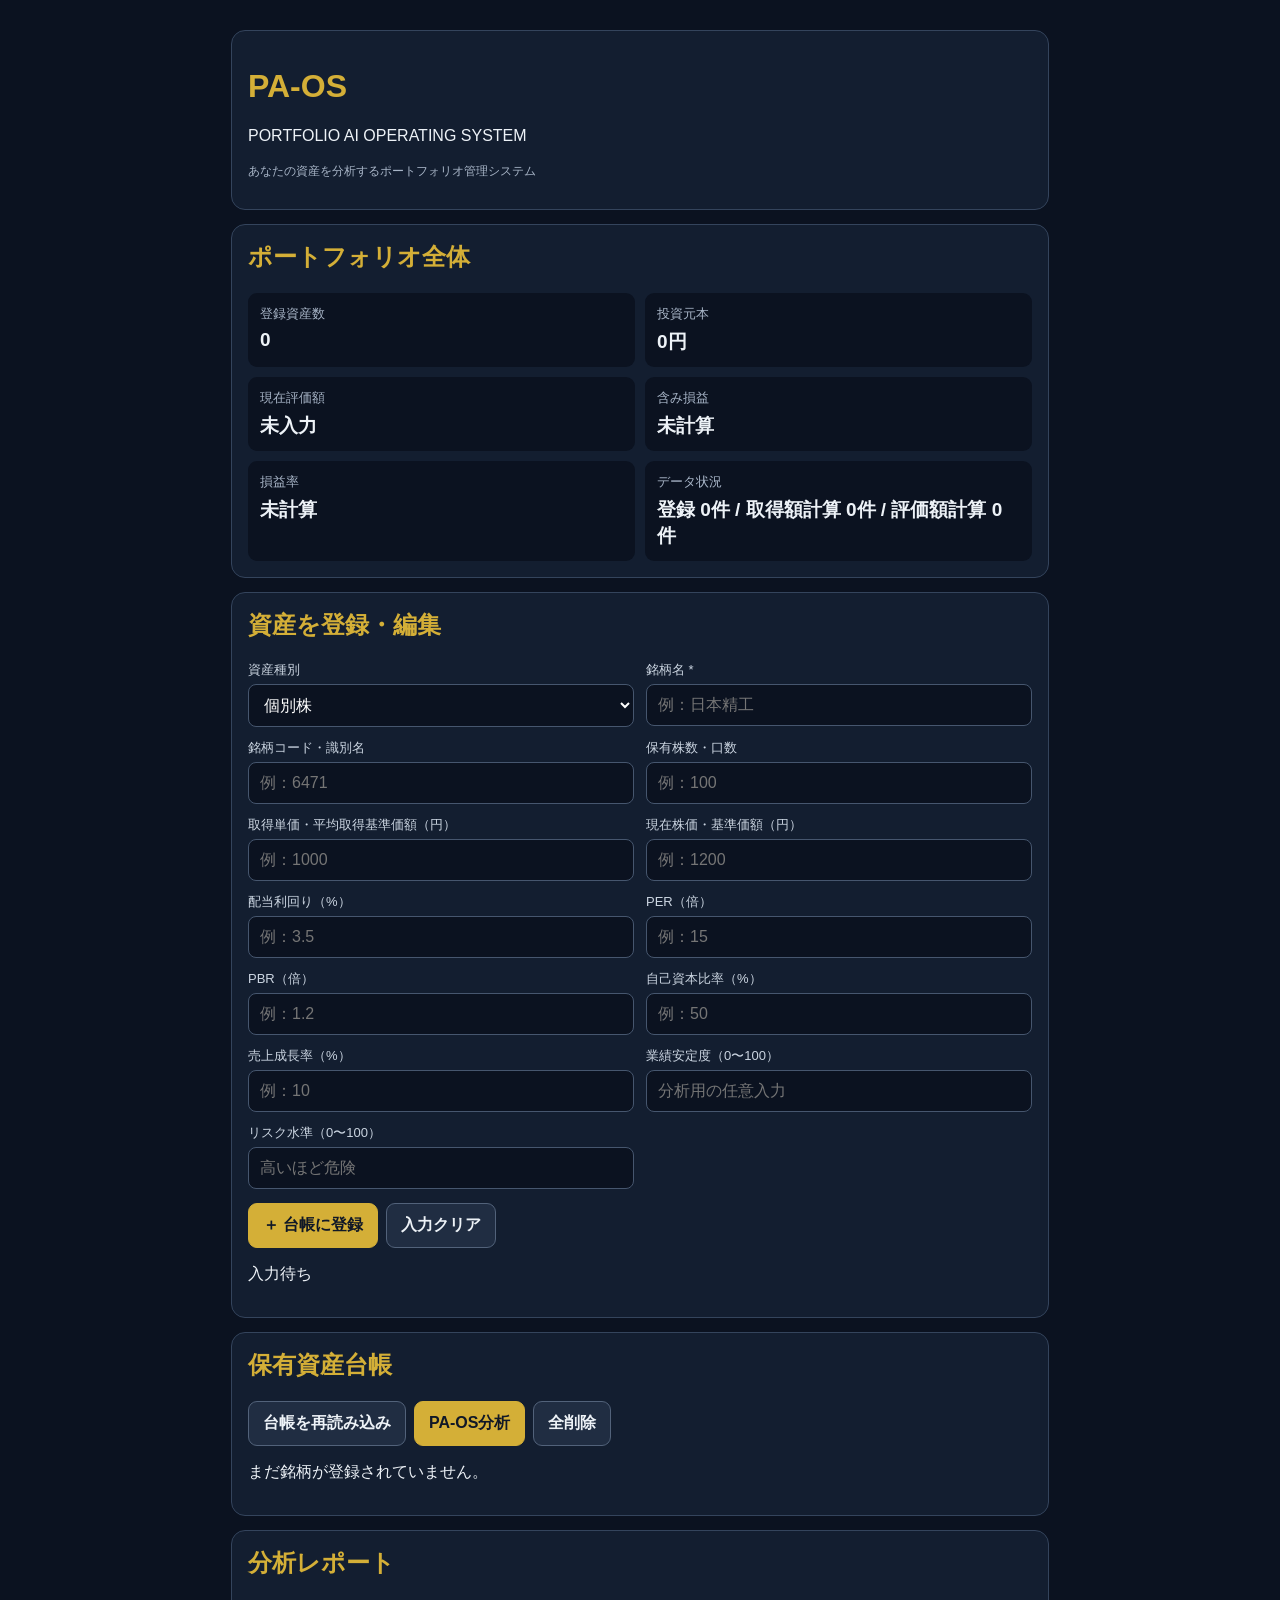
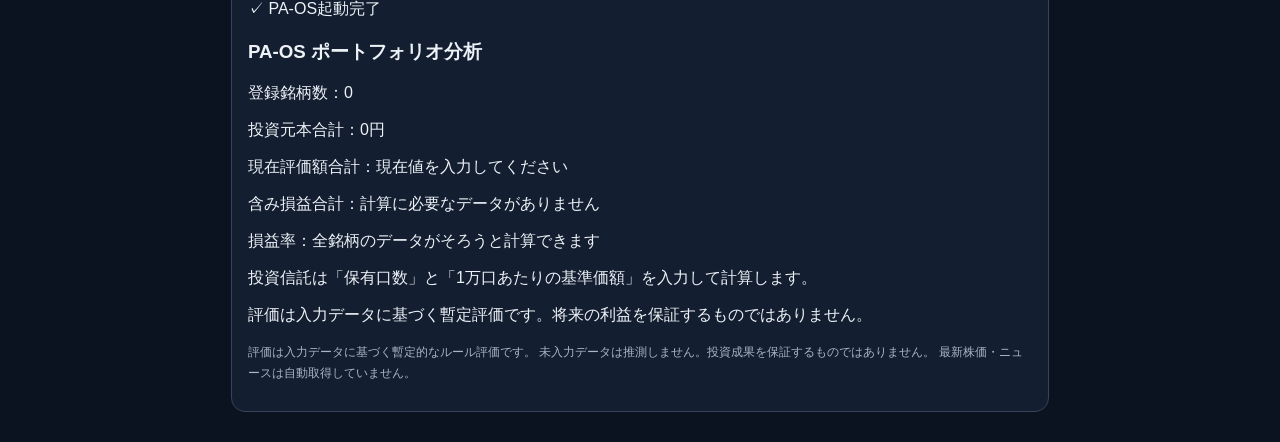
==== commit a2d8bfdc: "Update index.html" ====
--- a/index.html
+++ b/index.html
@@ -117,7 +117,7 @@
           </div>
         </div>
         <div class="pa-actions">
-          <button id="add-stock-btn" class="pa-btn" type="submit">＋ 台帳に登録</button>
+        <button id="add-stock-btn" class="pa-btn" type="button">＋ 台帳に登録</button>
           <button id="clear-form-btn" class="pa-btn secondary" type="button">入力クリア</button>
         </div>
         <p id="save-status" aria-live="polite">入力待ち</p>
